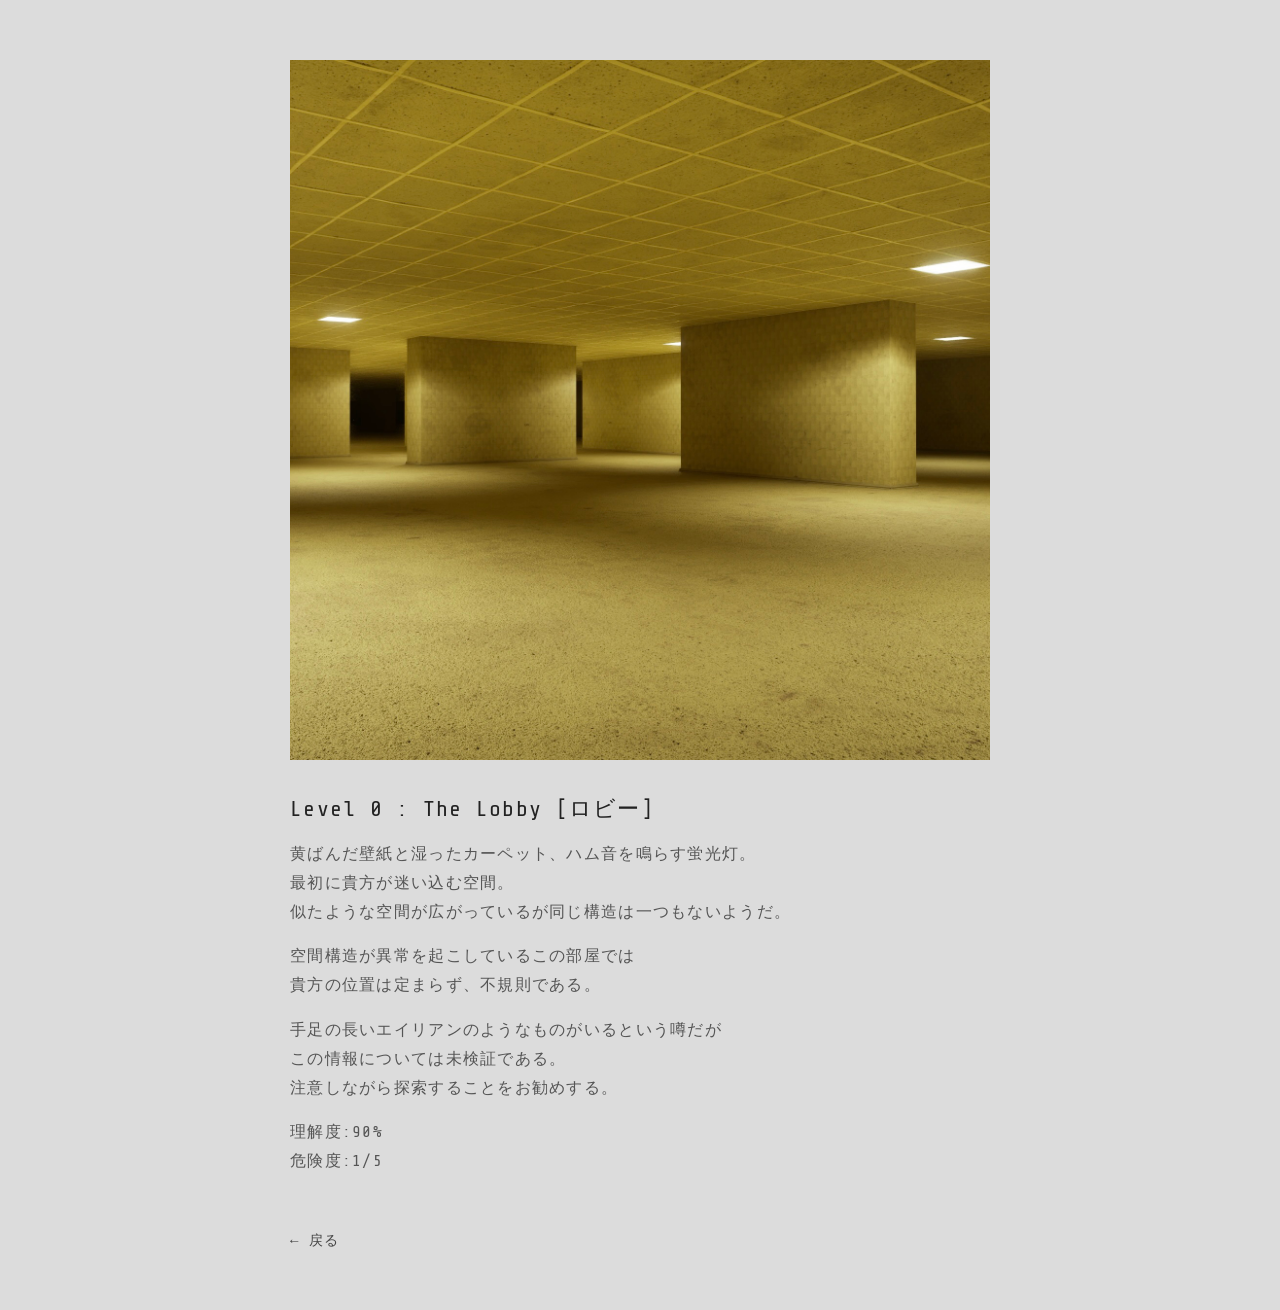
==== page1.html @ 44b9cef7 "Add files via upload" ====
<!DOCTYPE html>
<html lang="ja">
<head>
  <meta charset="UTF-8">
  <meta name="viewport" content="width=device-width, initial-scale=1.0">
  <title>The Lobby</title>
  <link href="https://fonts.googleapis.com/css2?family=Share+Tech+Mono&display=swap" rel="stylesheet">
  <link rel="stylesheet" href="style.css">

  <style>
    body {
      margin: 0;
      background: #dcdcdc;
      font-family: "Helvetica Neue", sans-serif;
      color: #222;
    }

    .wrapper {
      max-width: 700px;
      margin: 0 auto;
      padding: 60px 20px;
    }

    img {
      width: 100%;
      aspect-ratio: 1 / 1;
      object-fit: cover;
      margin-bottom: 30px;
    }

    h1 {
      margin: 0 0 15px;
      font-size: 22px;
      font-weight: 500;
    }

    p {
      line-height: 1.8;
      color: #555;
    }
    
    a {
      display: inline-block;
      margin-top: 40px;
      font-size: 14px;
      color: #444;
      text-decoration: none;
    }

    a:hover {
      opacity: 0.6;
    }

  </style>
</head>
<body class="page1">

  <div class="wrapper">

    <img src="Lobby01.jpeg" alt="The Lobby">

    <h1>Level 0 : The Lobby [ロビー]</h1>

    <p>
      黄ばんだ壁紙と湿ったカーペット、ハム音を鳴らす蛍光灯。<br>
      最初に貴方が迷い込む空間。<br>
      似たような空間が広がっているが同じ構造は一つもないようだ。
      </p>
      <p>
      空間構造が異常を起こしているこの部屋では<br>
      貴方の位置は定まらず、不規則である。
      </p>
      <p>
      手足の長いエイリアンのようなものがいるという噂だが<br>
      この情報については未検証である。<br>
      注意しながら探索することをお勧めする。
      </p>
      <p>
      理解度:90%<br>
      危険度:1/5 
      </p>
    </p>

    <a href="index.html">← 戻る</a>

  </div>

</body>
</html>
---- style.css ----
@charset "UTF-8";

/* 全体 */
body {
  margin: 0;
  font-family: 'Share Tech Mono', monospace;
  background: #888;
  color: #222;
}

/* ローディング画面 */
#loading {
  position: fixed;
  top: 0;
  left: 0;
  width: 100%;
  height: 100%;
  background: radial-gradient(circle, #aaa, #666);
  display: flex;
  justify-content: center;
  align-items: center;
  z-index: 9999;
  overflow: hidden;
}

/* ノイズ */
#noise {
  position: fixed;
  width: 100%;
  height: 100%;
  opacity: 0;
  pointer-events: none;
  z-index: 9998;

  background: repeating-radial-gradient(
    circle,
    rgba(255,255,255,0.08) 0px,
    rgba(0,0,0,0.08) 2px,
    transparent 4px
  );
}

.noise-active {
  opacity: 1;
}

/* テキスト */
.loader {
  text-align: center;
}

#loading-text {
  font-size: 16px;
  letter-spacing: 5px;
  color: #111;

  animation: zoom 3s infinite alternate;
}

/* 拡大 */
@keyframes zoom {
  0% { transform: scale(1); opacity: 0.6; }
  100% { transform: scale(1.4); opacity: 1; }
}

/* 歪み */
.glitch {
  animation: glitch 0.2s;
}

@keyframes glitch {
  0% { transform: translate(0); }
  20% { transform: translate(-5px, 3px); }
  40% { transform: translate(5px, -3px); }
  60% { transform: translate(-3px, 2px); }
  80% { transform: translate(3px, -2px); }
  100% { transform: translate(0); }
}

/* 背景画像 */
.hero {
  width: 100%;
  height: 100vh;

  background-image: url("Liminal.png");
  background-size: cover;
  background-position: center;
  background-repeat: no-repeat;

  display: flex;
  justify-content: center;
  align-items: center;
}

/* ロゴ（透過画像） */
.hero-logo {
  width: 600px; 
  max-width: 90%;
}

@media (max-width: 768px) {

  .hero {
    height: 100vh; 
  }

  .hero-logo {
    width: 90%; 
  }

}
body {
  margin: 0;
  background: #555;
  font-family: 'Share Tech Mono', monospace;
}

body {
  margin: 0;
  background: #444444;
  color: #eaeaea;
  font-family: 'Share Tech Mono', monospace;
}

/* セクション */
.concept {
  position: relative;
  min-height: 100vh;
  display: flex;
  align-items: center;
  justify-content: center;
  overflow: hidden;
}

/* ノイズ */
.overlay {
  position: absolute;
  width: 100%;
  height: 100%;
  background: url("https://grainy-gradients.vercel.app/noise.svg");
  opacity: 0.08;
}

/* 中身 */
.wrapper {
  position: relative;
  max-width: 800px;
  padding: 40px;
}

.title {
  font-size: 48px;
  letter-spacing: 4px;
  margin-bottom: 40px;
  color: #ffffff;
  text-shadow: 0 0 8px rgba(255,255,255,0.15);
}

/* 上品グリッチ */
.glitch {
  position: relative;
  display: inline-block;
}

/* 薄いズレ */
.glitch::before,
.glitch::after {
  content: attr(data-text);
  position: absolute;
  left: 0;
  top: 0;
  opacity: 0;
}

/* 白ベースのズレだけ */
.glitch::before {
  color: #ffffff;
  transform: translate(1px, -1px);
}

.glitch::after {
  color: #ffffff;
  transform: translate(-1px, 1px);
}

/* “たまに発動する”グリッチ */
@keyframes subtleGlitch {
  0%, 90%, 100% {
    opacity: 0;
  }
  92% {
    opacity: 0.3;
  }
  94% {
    opacity: 0;
  }
  96% {
    opacity: 0.25;
  }
}

.glitch::before {
  animation: subtleGlitch 5s infinite;
}

.glitch::after {
  animation: subtleGlitch 5s infinite reverse;
}

/* テキスト */
.text-block p {
  text-align: center;
  max-width: 700px;
  margin: 0 auto;
  margin-bottom: 1.5em;
  line-height: 1.9;
  letter-spacing: 1px;
  font-family: 'Orbitron', 'Share Tech Mono', monospace;
}

.highlight {
  background: rgba(204, 201, 201, 0.25); /* 半透明グレー */
  padding: 20px 25px;
  border-radius: 8px;

  /* 少しだけ小さく見せる */
  transform: scale(0.96);

  /* 中央寄せ＋幅制限 */
  max-width: 90%;
  margin: 40px auto;

  /* ほんのり浮かせる */
  box-shadow: 0 0 20px rgba(0,0,0,0.4);

  /* ガラスっぽくするなら */
  backdrop-filter: blur(4px);
}

/* フェード */
.fade {
  opacity: 0;
  transform: translateY(30px);
  animation: fadeUp 1.2s forwards;
}

/* 順番表示 */
.fade:nth-of-type(1) { animation-delay: 0.5s; }
.fade:nth-of-type(2) { animation-delay: 2s; }
.fade:nth-of-type(3) { animation-delay: 4s; }
.fade:nth-of-type(4) { animation-delay: 6s; }

@keyframes fadeUp {
  to {
    opacity: 1;
    transform: translateY(0);
  }
}

/* 強調 */
.danger {
  color: #ffffff;
  letter-spacing: 2px;
  text-shadow: 0 0 10px rgba(255,255,255,0.25);
  animation: softFlash 4s ease-in-out infinite;
}

/* 最後の一文ちょい演出 */
.last {
  margin-top: 40px;
  letter-spacing: 3px;
  font-size: 18px;
  opacity: 0.8;
}

.cinematic {
  text-align: center;
  margin-top: 80px;

  font-size: 20px;
  letter-spacing: 6px; /* ←これが重要 */

  opacity: 0;
  animation: cinematicFade 2.5s forwards;
  animation-delay: 6.5s;

  color: #ffffff;
  text-shadow: 0 0 12px rgba(255,255,255,0.2);
}

/* ゆっくり出てくる */
@keyframes cinematicFade {
  0% {
    opacity: 0;
    transform: translateY(40px);
    letter-spacing: 10px;
  }
  100% {
    opacity: 1;
    transform: translateY(0);
    letter-spacing: 6px;
  }
}

/* 横スクロール */
.gallery {
  display: flex;
  gap: 60px;
  padding: 100px 60px;

  overflow-x: auto;
  -webkit-overflow-scrolling: touch;

  scroll-snap-type: none; 
}

/* スクロールバー消す（任意） */
.gallery::-webkit-scrollbar {
  display: none;
}

.card {
  width: 220px;
  text-align: center;
  text-decoration: none;
  color: #ddd;
  flex-shrink: 0;
  scroll-snap-align: center;
}

/* 縦長画像 */
.card img {
  width: 100%;
  height: 380px;
  object-fit: cover;
  filter: brightness(0.6) blur(1px);
  transition: 0.4s;
}

/* タイトル */
.card p {
  margin-top: 15px;
  font-size: 14px;
  letter-spacing: 2px;
  opacity: 0.7;
  transition: 0.4s;

  height: 40px;
  display: flex;
  align-items: center;
  justify-content: center;
}

/* ホバー演出（不思議感） */
.card:hover img {
  transform: scale(1.08);
  filter: brightness(1) blur(0);
}

.card:hover p {
  opacity: 1;
  letter-spacing: 4px;
}

/* スマホ対応 */
@media (max-width: 768px) {
  .gallery {
    display: flex;
    gap: 40px;
    padding: 60px 20px;
  }

  .card img {
    width: 150px;
    height: 260px;
  }
}

.hero,
.concept,
.gallery {
  opacity: 0;
  transition: opacity 2s;
}

.show {
  opacity: 1;
}

.gallery {
  scroll-snap-type: x mandatory;
}

.card {
  scroll-snap-align: start;
}

body.page1 {
  font-family: 'Share Tech Mono', monospace;
  letter-spacing: 0.08em;
}

body.page2 {
  font-family: 'Share Tech Mono', monospace;
  letter-spacing: 0.08em;
}

body.page3 {
  font-family: 'Share Tech Mono', monospace;
  letter-spacing: 0.08em;
}

body.page4 {
  font-family: 'Share Tech Mono', monospace;
  letter-spacing: 0.08em;
}

body.page5 {
  font-family: 'Share Tech Mono', monospace;
  letter-spacing: 0.08em;
}

body.page6 {
  font-family: 'Share Tech Mono', monospace;
  letter-spacing: 0.08em;
}

body.page7 {
  font-family: 'Share Tech Mono', monospace;
  letter-spacing: 0.08em;
}

body.page8 {
  font-family: 'Share Tech Mono', monospace;
  letter-spacing: 0.08em;
}

body.page9 {
  font-family: 'Share Tech Mono', monospace;
  letter-spacing: 0.08em;
}

body.page10 {
  font-family: 'Share Tech Mono', monospace;
  letter-spacing: 0.08em;
}

body.page11 {
  font-family: 'Share Tech Mono', monospace;
  letter-spacing: 0.08em;
}
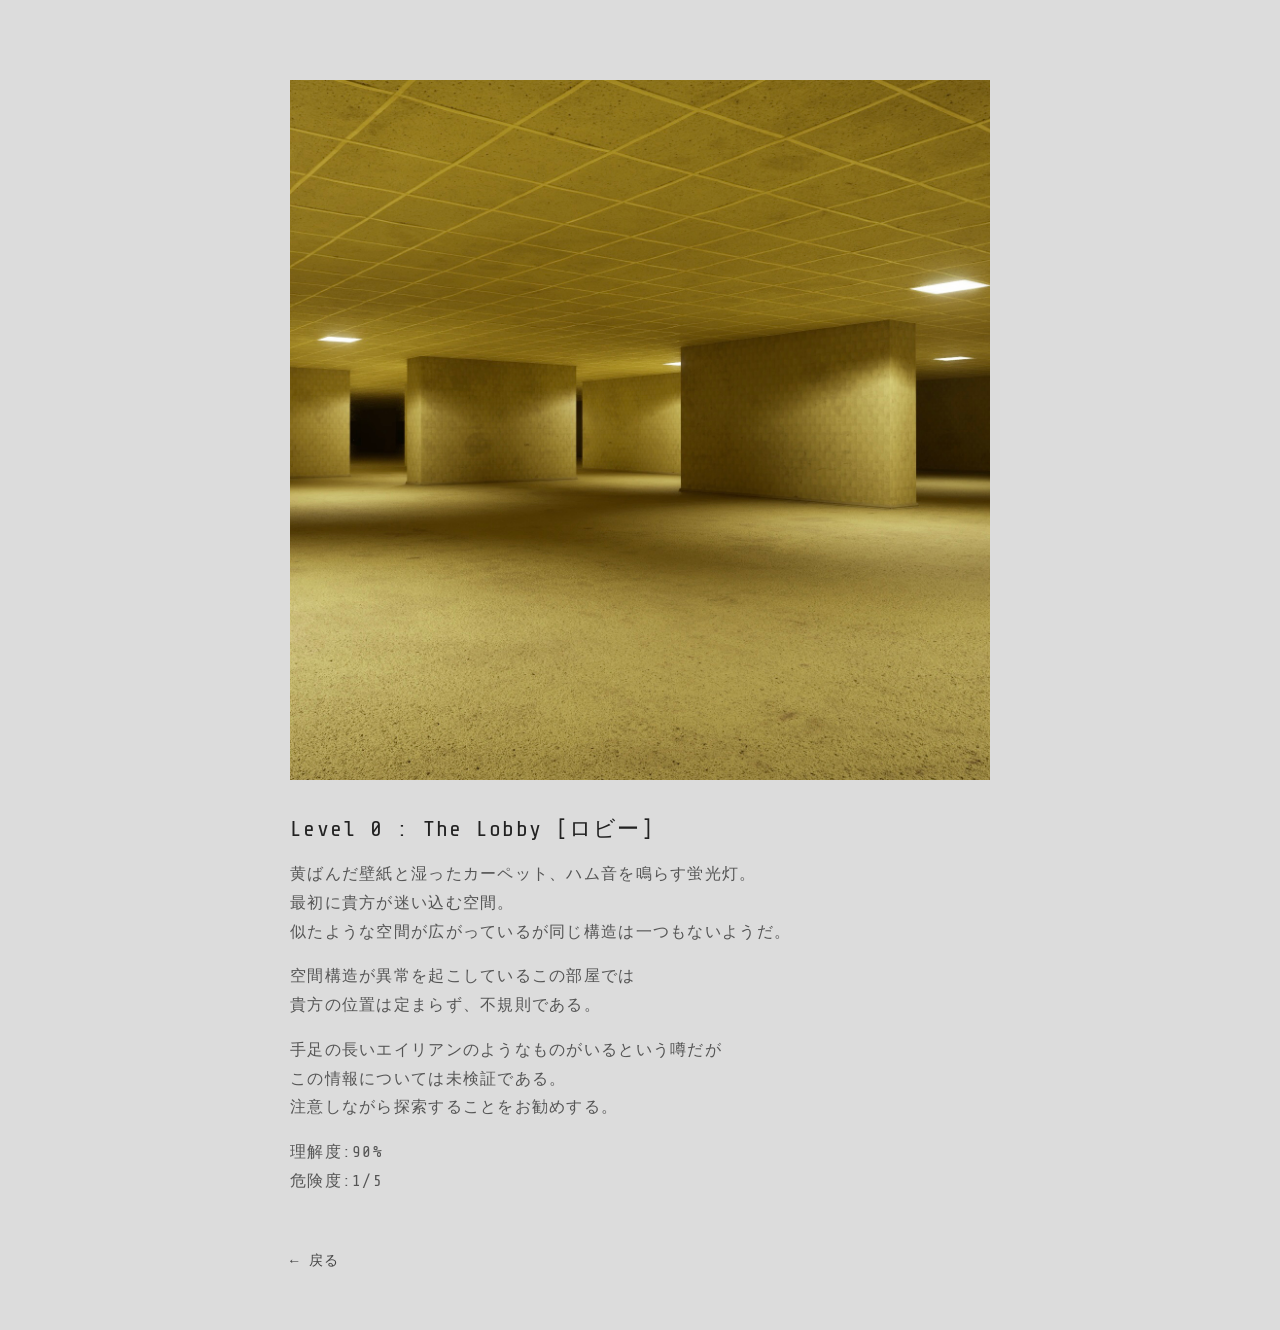
==== commit 5f4ea680: "Add files via upload" ====
--- a/page1.html
+++ b/page1.html
@@ -7,6 +7,8 @@
   <link href="https://fonts.googleapis.com/css2?family=Share+Tech+Mono&display=swap" rel="stylesheet">
   <link rel="stylesheet" href="style.css">
 
+  <h2 id="about-a"></h2>
+  
   <style>
     body {
       margin: 0;
--- a/style.css
+++ b/style.css
@@ -448,4 +448,108 @@
 body.page11 {
   font-family: 'Share Tech Mono', monospace;
   letter-spacing: 0.08em;
+}
+
+/* 三本線ボタン */
+.menu-btn {
+  position: fixed;
+  top: 20px;
+  right: 20px;
+  width: 30px;
+  height: 22px;
+  cursor: pointer;
+  z-index: 100;
+}
+
+.menu-btn span {
+  display: block;
+  height: 3px;
+  width: 100%;
+  background: #fff;
+  margin-bottom: 5px;
+  transition: 0.3s;
+}
+
+/* 開いたときバツになる */
+.menu-btn.active span:nth-child(1) {
+  transform: rotate(45deg) translate(5px, 5px);
+}
+
+.menu-btn.active span:nth-child(2) {
+  opacity: 0;
+}
+
+.menu-btn.active span:nth-child(3) {
+  transform: rotate(-45deg) translate(7px, -7px);
+}
+
+/* メニュー本体 */
+.menu {
+  position: fixed;
+  top: 0;
+  right: -100%;
+  width: 250px;
+  height: 100vh;
+  background: rgba(20, 20, 20, 0.95);
+  backdrop-filter: blur(5px);
+  transition: 0.4s;
+  z-index: 90;
+  display: flex;
+  align-items: center;
+  justify-content: center;
+}
+
+/* 開いた状態 */
+.menu.active {
+  right: 0;
+}
+
+/* メニューリスト */
+.menu ul {
+  list-style: none;
+  text-align: center;
+  padding: 0;
+}
+
+.menu li {
+  margin: 20px 0;
+}
+
+.menu a {
+  text-decoration: none;
+  color: #e0e0e0;
+  font-size: 20px;
+  letter-spacing: 2px;
+  transition: 0.3s;
+}
+
+/* ホバーで不気味に */
+.menu a:hover {
+  color: #ffdb3b;
+  text-shadow: 0 0 8px rgb(255, 247, 0);
+}
+
+/* サブメニュー */
+.sub-menu {
+  list-style: none;
+  padding: 0;
+  margin-top: 10px;
+}
+
+.sub-menu li {
+  margin: 8px 0;
+}
+
+/* 小リンク */
+.sub-menu a {
+  font-size: 14px;
+  color: #aaa;
+  letter-spacing: 1px;
+  transition: 0.3s;
+}
+
+/* ホバーでじわっと */
+.sub-menu a:hover {
+  color: #ffdb3b;
+  text-shadow: 0 0 6px rgb;
 }
